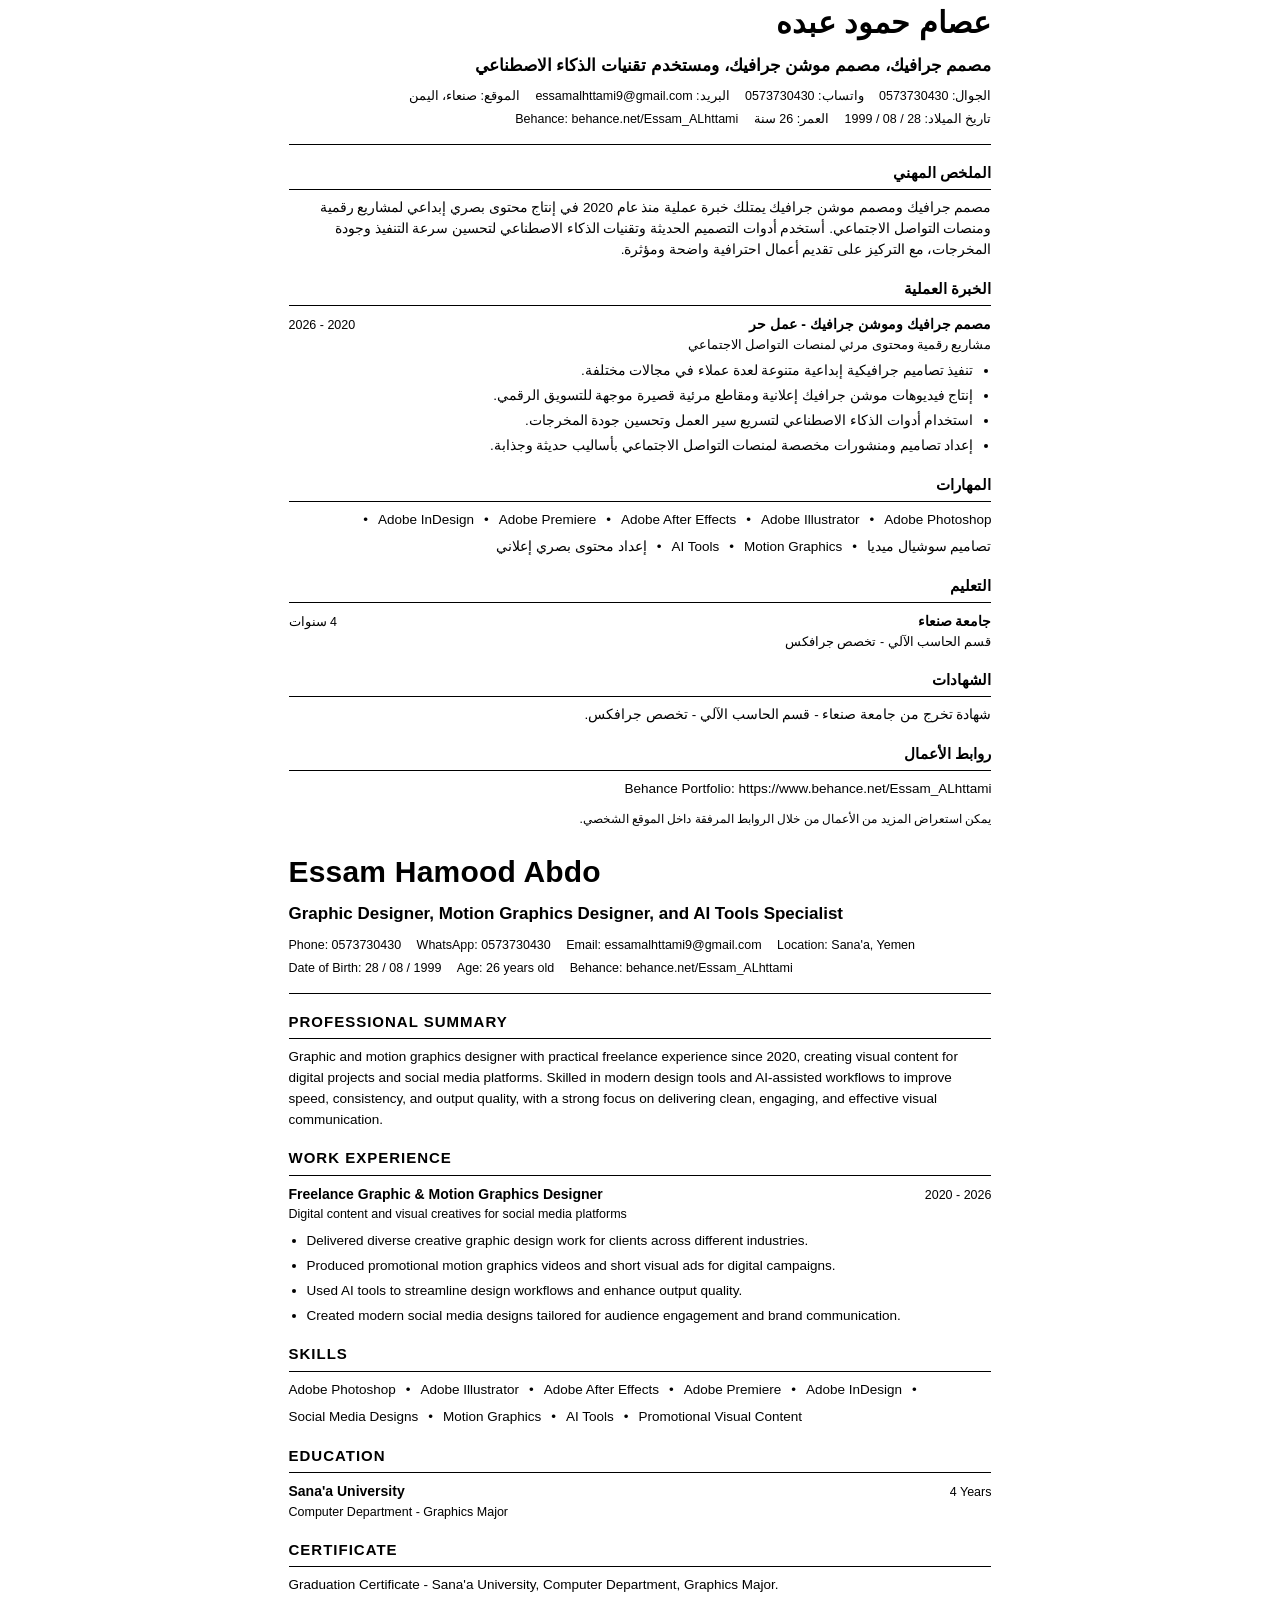
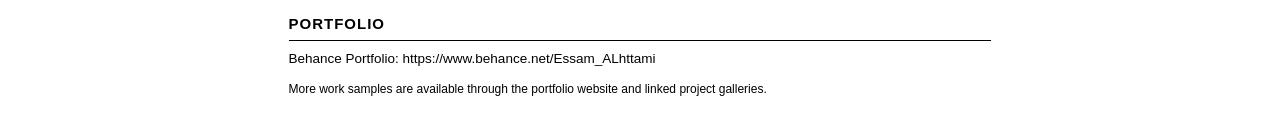
==== cv.html @ d6e9bcb4 "Add files via upload" ====
<!DOCTYPE html>
<html lang="en">
<head>
  <meta charset="UTF-8" />
  <meta name="viewport" content="width=device-width, initial-scale=1.0" />
  <title>Essam Hamood Abdo - ATS CV</title>
  <style>
    :root {
      --text: #000000;
      --muted: #000000;
      --line: #000000;
      --accent: #000000;
      --bg: #ffffff;
    }

    @page {
      size: A4;
      margin: 12mm;
    }

    * { box-sizing: border-box; }

    body {
      margin: 0;
      font-family: Arial, Tahoma, sans-serif;
      color: var(--text);
      background: #ffffff;
      line-height: 1.55;
    }

    .page {
      width: 186mm;
      min-height: auto;
      margin: 0 auto 20px;
      padding: 0;
      background: var(--bg);
    }

    .page + .page {
      page-break-before: always;
    }

    .cv-header {
      border-bottom: 1.5px solid var(--accent);
      padding-bottom: 10px;
      margin-bottom: 14px;
    }

    .name {
      font-size: 30px;
      font-weight: 700;
      margin: 0 0 6px;
      letter-spacing: 0.2px;
    }

    .role {
      font-size: 17px;
      color: var(--accent);
      font-weight: 700;
      margin: 0 0 8px;
    }

    .contact {
      font-size: 12.5px;
      color: var(--muted);
    }

    .contact span {
      display: inline-block;
      margin-inline-end: 12px;
      margin-bottom: 4px;
    }

    .section {
      margin-top: 16px;
    }

    .section-title {
      font-size: 15px;
      text-transform: uppercase;
      letter-spacing: 1px;
      color: var(--accent);
      margin: 0 0 8px;
      padding-bottom: 5px;
      border-bottom: 1px solid var(--line);
      font-weight: 700;
    }

    p {
      margin: 0;
      font-size: 13.5px;
    }

    .entry {
      margin-bottom: 12px;
    }

    .entry-head {
      display: flex;
      justify-content: space-between;
      gap: 10px;
      align-items: baseline;
      margin-bottom: 4px;
    }

    .entry-title {
      font-size: 14px;
      font-weight: 700;
    }

    .entry-subtitle,
    .entry-date {
      font-size: 12.5px;
      color: var(--muted);
    }

    ul {
      margin: 6px 0 0;
      padding-left: 18px;
      font-size: 13.5px;
    }

    li { margin-bottom: 4px; }

    .skills {
      display: flex;
      flex-wrap: wrap;
      gap: 6px 10px;
      font-size: 13.5px;
    }

    .skills span::after {
      content: "•";
      margin-inline-start: 10px;
      color: #000000;
    }

    .skills span:last-child::after {
      content: "";
      margin: 0;
    }

    .rtl {
      direction: rtl;
      text-align: right;
      font-family: Tahoma, Arial, sans-serif;
    }

    .rtl ul {
      padding-right: 18px;
      padding-left: 0;
    }

    .rtl .section-title {
      text-transform: none;
      letter-spacing: 0;
    }

    .rtl .entry-head,
    .rtl .contact {
      direction: rtl;
    }

    .note {
      margin-top: 10px;
      font-size: 12px;
      color: var(--muted);
    }

    @media print {
      body { background: #fff; }
      .page {
        margin: 0;
        box-shadow: none;
        width: auto;
      }
    }
  </style>
</head>
<body>
  <section class="page rtl">
    <header class="cv-header">
      <h1 class="name">عصام حمود عبده</h1>
      <p class="role">مصمم جرافيك، مصمم موشن جرافيك، ومستخدم تقنيات الذكاء الاصطناعي</p>
      <div class="contact">
        <span>الجوال: 0573730430</span>
        <span>واتساب: 0573730430</span>
        <span>البريد: essamalhttami9@gmail.com</span>
        <span>الموقع: صنعاء، اليمن</span>
        <span>تاريخ الميلاد: 28 / 08 / 1999</span>
        <span>العمر: 26 سنة</span>
        <span>Behance: behance.net/Essam_ALhttami</span>
      </div>
    </header>

    <section class="section">
      <h2 class="section-title">الملخص المهني</h2>
      <p>
        مصمم جرافيك ومصمم موشن جرافيك يمتلك خبرة عملية منذ عام 2020 في إنتاج محتوى بصري إبداعي
        لمشاريع رقمية ومنصات التواصل الاجتماعي. أستخدم أدوات التصميم الحديثة وتقنيات الذكاء الاصطناعي
        لتحسين سرعة التنفيذ وجودة المخرجات، مع التركيز على تقديم أعمال احترافية واضحة ومؤثرة.
      </p>
    </section>

    <section class="section">
      <h2 class="section-title">الخبرة العملية</h2>
      <article class="entry">
        <div class="entry-head">
          <div>
            <div class="entry-title">مصمم جرافيك وموشن جرافيك - عمل حر</div>
            <div class="entry-subtitle">مشاريع رقمية ومحتوى مرئي لمنصات التواصل الاجتماعي</div>
          </div>
          <div class="entry-date">2020 - 2026</div>
        </div>
        <ul>
          <li>تنفيذ تصاميم جرافيكية إبداعية متنوعة لعدة عملاء في مجالات مختلفة.</li>
          <li>إنتاج فيديوهات موشن جرافيك إعلانية ومقاطع مرئية قصيرة موجهة للتسويق الرقمي.</li>
          <li>استخدام أدوات الذكاء الاصطناعي لتسريع سير العمل وتحسين جودة المخرجات.</li>
          <li>إعداد تصاميم ومنشورات مخصصة لمنصات التواصل الاجتماعي بأساليب حديثة وجذابة.</li>
        </ul>
      </article>
    </section>

    <section class="section">
      <h2 class="section-title">المهارات</h2>
      <div class="skills">
        <span>Adobe Photoshop</span>
        <span>Adobe Illustrator</span>
        <span>Adobe After Effects</span>
        <span>Adobe Premiere</span>
        <span>Adobe InDesign</span>
        <span>تصاميم سوشيال ميديا</span>
        <span>Motion Graphics</span>
        <span>AI Tools</span>
        <span>إعداد محتوى بصري إعلاني</span>
      </div>
    </section>

    <section class="section">
      <h2 class="section-title">التعليم</h2>
      <article class="entry">
        <div class="entry-head">
          <div>
            <div class="entry-title">جامعة صنعاء</div>
            <div class="entry-subtitle">قسم الحاسب الآلي - تخصص جرافكس</div>
          </div>
          <div class="entry-date">4 سنوات</div>
        </div>
      </article>
    </section>

    <section class="section">
      <h2 class="section-title">الشهادات</h2>
      <p>شهادة تخرج من جامعة صنعاء - قسم الحاسب الآلي - تخصص جرافكس.</p>
    </section>

    <section class="section">
      <h2 class="section-title">روابط الأعمال</h2>
      <p>Behance Portfolio: https://www.behance.net/Essam_ALhttami</p>
      <p class="note">يمكن استعراض المزيد من الأعمال من خلال الروابط المرفقة داخل الموقع الشخصي.</p>
    </section>
  </section>

  <section class="page">
    <header class="cv-header">
      <h1 class="name">Essam Hamood Abdo</h1>
      <p class="role">Graphic Designer, Motion Graphics Designer, and AI Tools Specialist</p>
      <div class="contact">
        <span>Phone: 0573730430</span>
        <span>WhatsApp: 0573730430</span>
        <span>Email: essamalhttami9@gmail.com</span>
        <span>Location: Sana'a, Yemen</span>
        <span>Date of Birth: 28 / 08 / 1999</span>
        <span>Age: 26 years old</span>
        <span>Behance: behance.net/Essam_ALhttami</span>
      </div>
    </header>

    <section class="section">
      <h2 class="section-title">Professional Summary</h2>
      <p>
        Graphic and motion graphics designer with practical freelance experience since 2020,
        creating visual content for digital projects and social media platforms. Skilled in modern
        design tools and AI-assisted workflows to improve speed, consistency, and output quality,
        with a strong focus on delivering clean, engaging, and effective visual communication.
      </p>
    </section>

    <section class="section">
      <h2 class="section-title">Work Experience</h2>
      <article class="entry">
        <div class="entry-head">
          <div>
            <div class="entry-title">Freelance Graphic & Motion Graphics Designer</div>
            <div class="entry-subtitle">Digital content and visual creatives for social media platforms</div>
          </div>
          <div class="entry-date">2020 - 2026</div>
        </div>
        <ul>
          <li>Delivered diverse creative graphic design work for clients across different industries.</li>
          <li>Produced promotional motion graphics videos and short visual ads for digital campaigns.</li>
          <li>Used AI tools to streamline design workflows and enhance output quality.</li>
          <li>Created modern social media designs tailored for audience engagement and brand communication.</li>
        </ul>
      </article>
    </section>

    <section class="section">
      <h2 class="section-title">Skills</h2>
      <div class="skills">
        <span>Adobe Photoshop</span>
        <span>Adobe Illustrator</span>
        <span>Adobe After Effects</span>
        <span>Adobe Premiere</span>
        <span>Adobe InDesign</span>
        <span>Social Media Designs</span>
        <span>Motion Graphics</span>
        <span>AI Tools</span>
        <span>Promotional Visual Content</span>
      </div>
    </section>

    <section class="section">
      <h2 class="section-title">Education</h2>
      <article class="entry">
        <div class="entry-head">
          <div>
            <div class="entry-title">Sana'a University</div>
            <div class="entry-subtitle">Computer Department - Graphics Major</div>
          </div>
          <div class="entry-date">4 Years</div>
        </div>
      </article>
    </section>

    <section class="section">
      <h2 class="section-title">Certificate</h2>
      <p>Graduation Certificate - Sana'a University, Computer Department, Graphics Major.</p>
    </section>

    <section class="section">
      <h2 class="section-title">Portfolio</h2>
      <p>Behance Portfolio: https://www.behance.net/Essam_ALhttami</p>
      <p class="note">More work samples are available through the portfolio website and linked project galleries.</p>
    </section>
  </section>
</body>
</html>
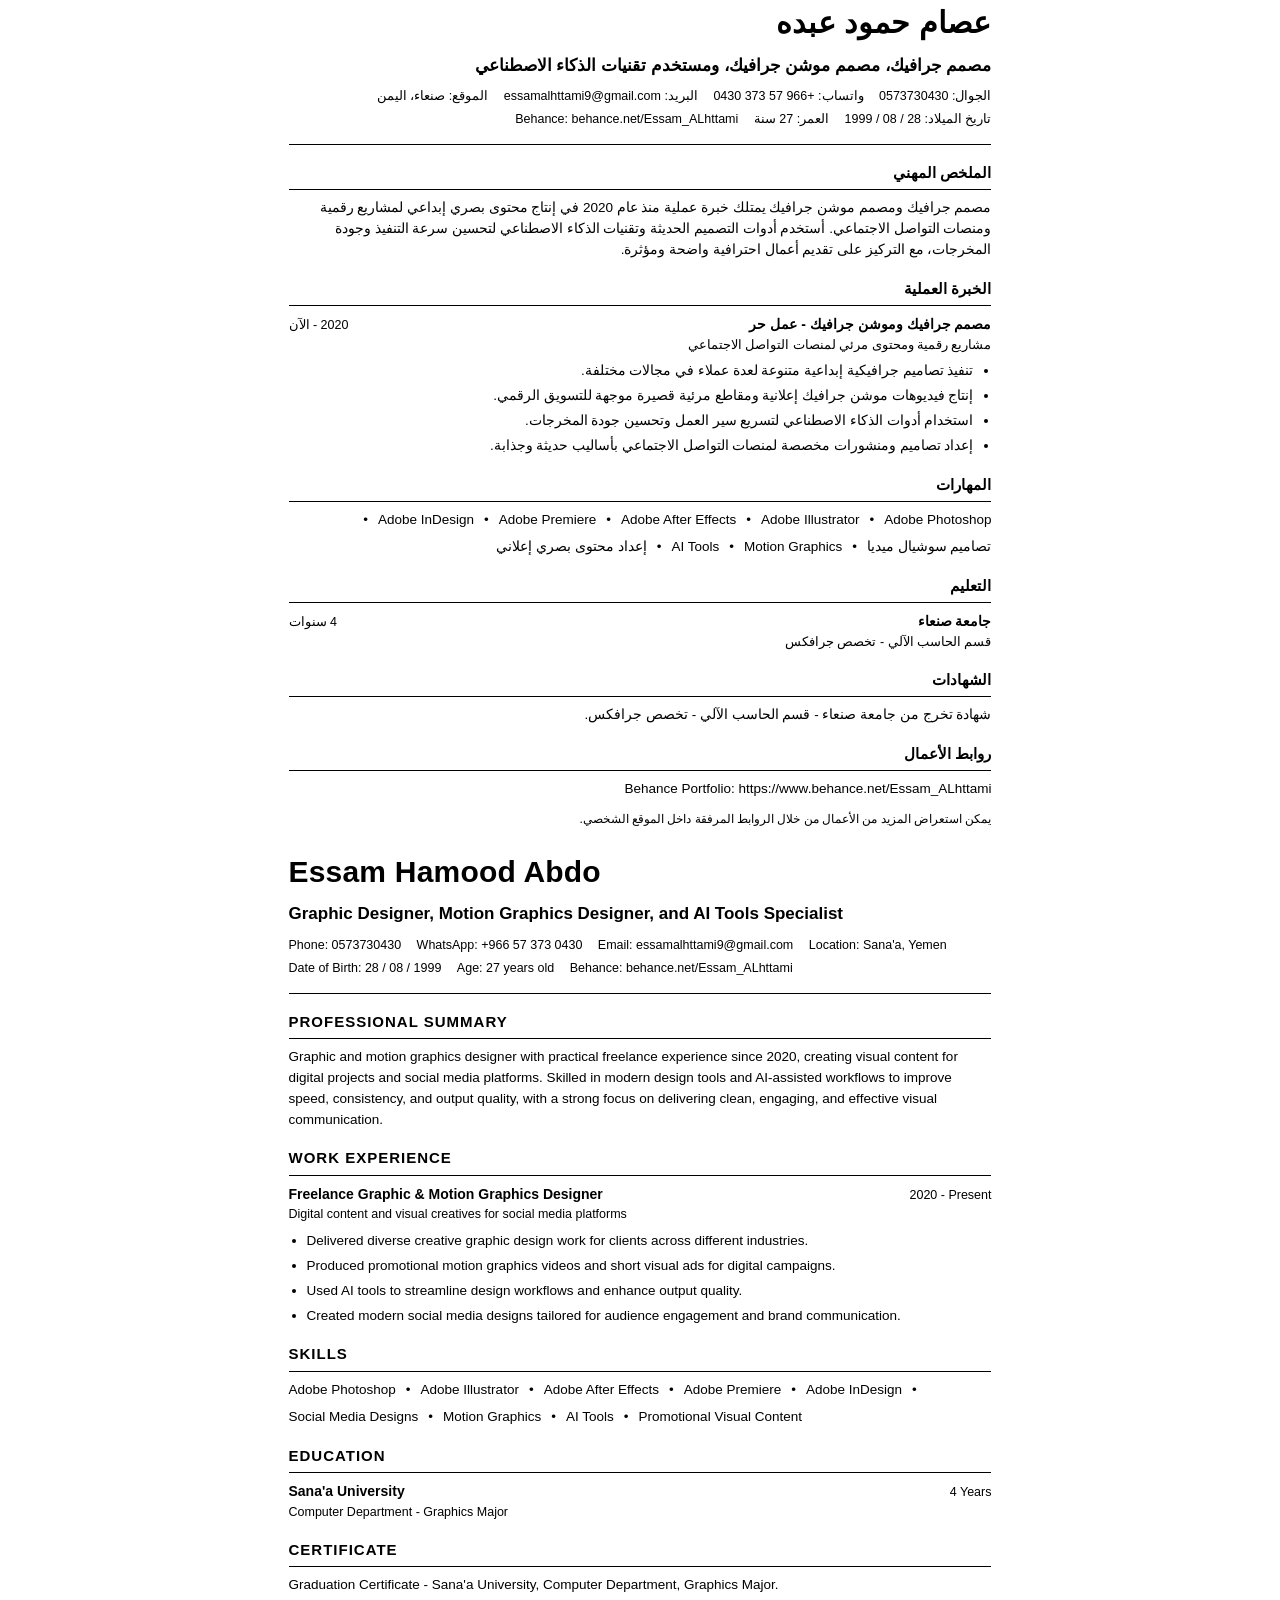
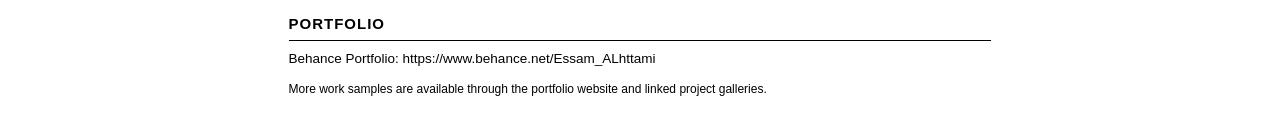
==== commit 8133325b: "Redesign portfolio with filterable gallery and lightbox - New editorial dark/light design with Arabi" ====
--- a/cv.html
+++ b/cv.html
@@ -184,11 +184,11 @@
       <p class="role">مصمم جرافيك، مصمم موشن جرافيك، ومستخدم تقنيات الذكاء الاصطناعي</p>
       <div class="contact">
         <span>الجوال: 0573730430</span>
-        <span>واتساب: 0573730430</span>
+        <span>واتساب: +966 57 373 0430</span>
         <span>البريد: essamalhttami9@gmail.com</span>
         <span>الموقع: صنعاء، اليمن</span>
         <span>تاريخ الميلاد: 28 / 08 / 1999</span>
-        <span>العمر: 26 سنة</span>
+        <span>العمر: 27 سنة</span>
         <span>Behance: behance.net/Essam_ALhttami</span>
       </div>
     </header>
@@ -210,7 +210,7 @@
             <div class="entry-title">مصمم جرافيك وموشن جرافيك - عمل حر</div>
             <div class="entry-subtitle">مشاريع رقمية ومحتوى مرئي لمنصات التواصل الاجتماعي</div>
           </div>
-          <div class="entry-date">2020 - 2026</div>
+          <div class="entry-date">2020 - الآن</div>
         </div>
         <ul>
           <li>تنفيذ تصاميم جرافيكية إبداعية متنوعة لعدة عملاء في مجالات مختلفة.</li>
@@ -267,11 +267,11 @@
       <p class="role">Graphic Designer, Motion Graphics Designer, and AI Tools Specialist</p>
       <div class="contact">
         <span>Phone: 0573730430</span>
-        <span>WhatsApp: 0573730430</span>
+        <span>WhatsApp: +966 57 373 0430</span>
         <span>Email: essamalhttami9@gmail.com</span>
         <span>Location: Sana'a, Yemen</span>
         <span>Date of Birth: 28 / 08 / 1999</span>
-        <span>Age: 26 years old</span>
+        <span>Age: 27 years old</span>
         <span>Behance: behance.net/Essam_ALhttami</span>
       </div>
     </header>
@@ -294,7 +294,7 @@
             <div class="entry-title">Freelance Graphic & Motion Graphics Designer</div>
             <div class="entry-subtitle">Digital content and visual creatives for social media platforms</div>
           </div>
-          <div class="entry-date">2020 - 2026</div>
+          <div class="entry-date">2020 - Present</div>
         </div>
         <ul>
           <li>Delivered diverse creative graphic design work for clients across different industries.</li>
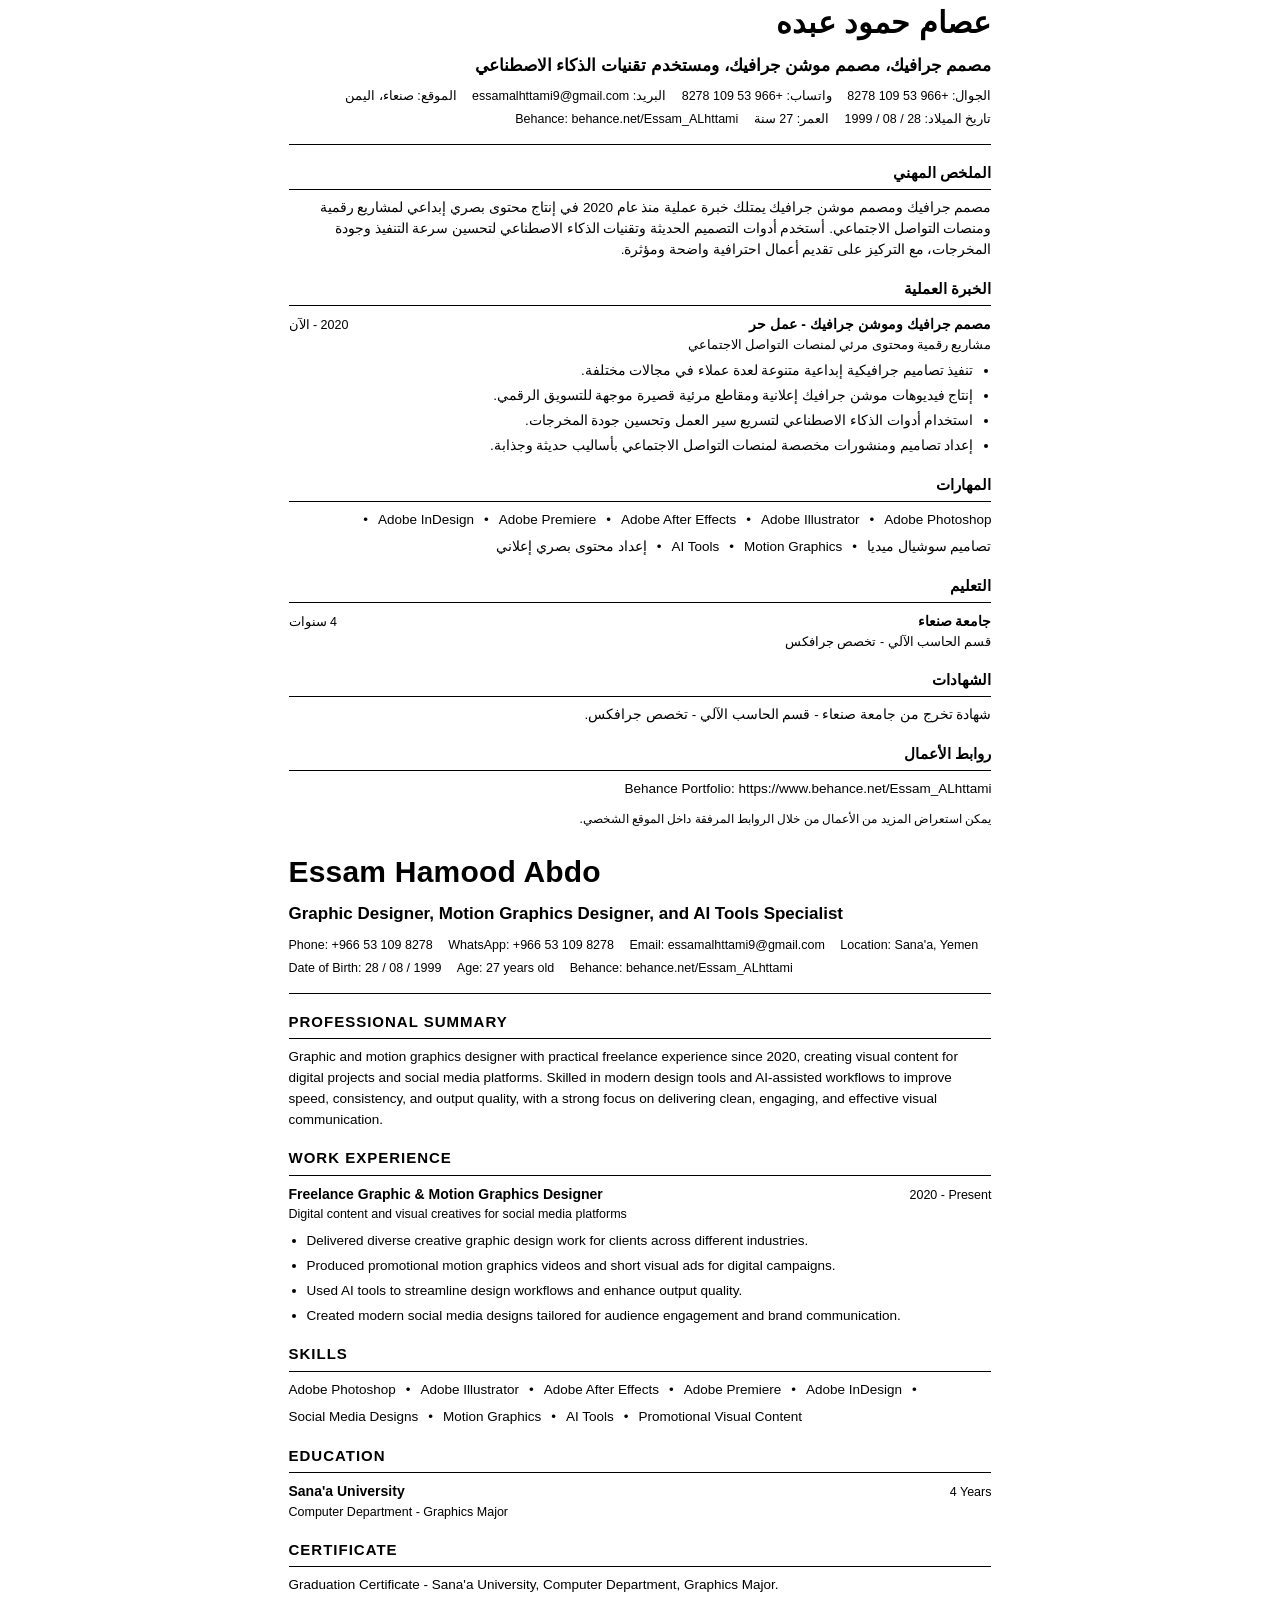
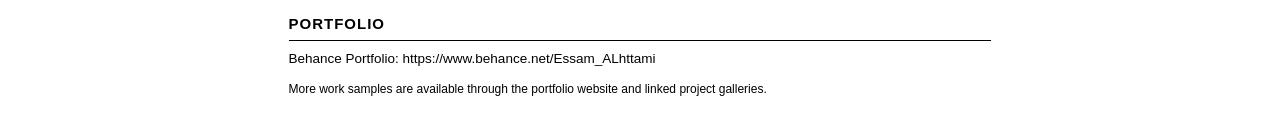
==== commit d1d9df00: "Add Pablo brand, GSAP motion and categorized gallery - Show the profile photo uncropped with nothing" ====
--- a/cv.html
+++ b/cv.html
@@ -183,8 +183,8 @@
       <h1 class="name">عصام حمود عبده</h1>
       <p class="role">مصمم جرافيك، مصمم موشن جرافيك، ومستخدم تقنيات الذكاء الاصطناعي</p>
       <div class="contact">
-        <span>الجوال: 0573730430</span>
-        <span>واتساب: +966 57 373 0430</span>
+        <span>الجوال: +966 53 109 8278</span>
+        <span>واتساب: +966 53 109 8278</span>
         <span>البريد: essamalhttami9@gmail.com</span>
         <span>الموقع: صنعاء، اليمن</span>
         <span>تاريخ الميلاد: 28 / 08 / 1999</span>
@@ -266,8 +266,8 @@
       <h1 class="name">Essam Hamood Abdo</h1>
       <p class="role">Graphic Designer, Motion Graphics Designer, and AI Tools Specialist</p>
       <div class="contact">
-        <span>Phone: 0573730430</span>
-        <span>WhatsApp: +966 57 373 0430</span>
+        <span>Phone: +966 53 109 8278</span>
+        <span>WhatsApp: +966 53 109 8278</span>
         <span>Email: essamalhttami9@gmail.com</span>
         <span>Location: Sana'a, Yemen</span>
         <span>Date of Birth: 28 / 08 / 1999</span>
